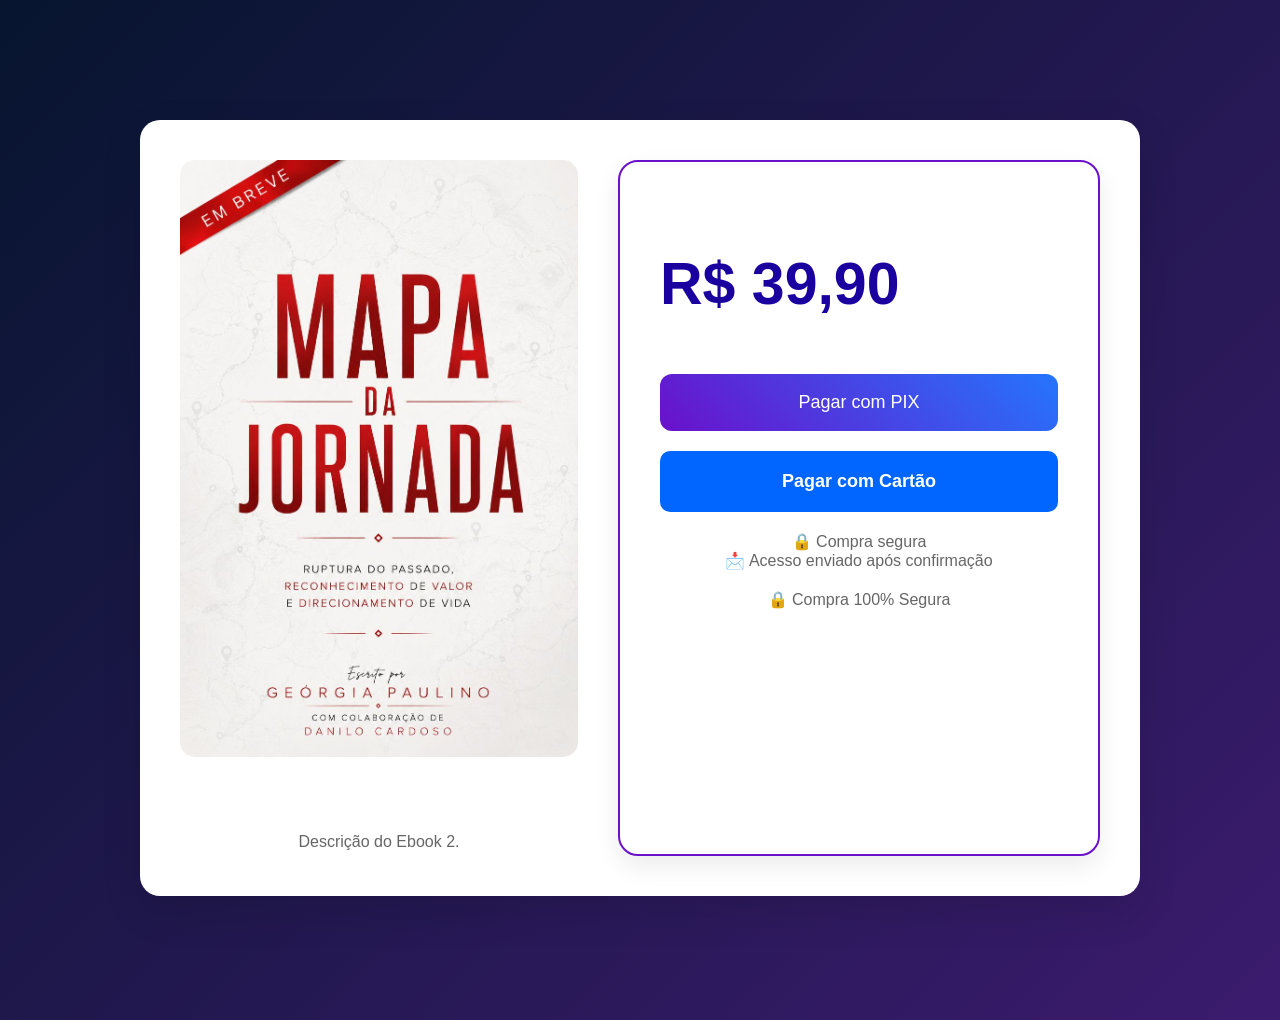
==== pagamento-ebook2.html @ 13e72faa "Primeira versão do site" ====
<!DOCTYPE html>
<html lang="pt-BR">

<head>

<meta charset="UTF-8">
<meta name="viewport" content="width=device-width, initial-scale=1.0">

<title>Pagamento - Ebook 2</title>

<link rel="stylesheet" href="style.css">
   

</head>

<body>

<div class="checkout">

<div class="produto">

<img src="ebook2.png">

<h1>NOME DO EBOOK 2</h1>

<p>
Descrição do Ebook 2.
</p>

</div>

<div class="pagamento-box">

<h2>Finalizar Compra</h2>

<div class="preco">
R$ 39,90
</div>

<p>
Receba o acesso imediatamente após a confirmação do pagamento.
</p>


        <button class="pix">
            Pagar com PIX
        </button>


        <button class="cartao">
            Pagar com Cartão
        </button>


        <div class="seguranca">

            🔒 Compra segura<br>
            📩 Acesso enviado após confirmação
</button>
</a>

<div class="seguranca">

🔒 Compra 100% Segura

</div>

</div>

</div>
    <script src="js/pagamento.js"></script>
</body>

</html>
---- style.css ----
*{
    margin:0;
    padding:0;
    box-sizing:border-box;
    font-family:'Poppins',sans-serif;
}

html{
    scroll-behavior:smooth;
}

body{

    background:#f7f8fc;
    color:#222;
    overflow-x:hidden;

}

/*======================
HEADER
=======================*/

header{

    width:100%;
    position:fixed;
    top:0;
    left:0;

    display:flex;
    justify-content:space-between;
    align-items:center;

    padding:20px 8%;

    background:rgba(255,255,255,.90);

    backdrop-filter:blur(15px);

    box-shadow:0 8px 25px rgba(0,0,0,.08);

    z-index:999;

}

.logo h2{

    font-size:32px;

    color:#6A11CB;

    font-weight:700;

}

nav ul{

    display:flex;

    list-style:none;

}

nav ul li{

    margin-left:35px;

}

nav ul li a{

    text-decoration:none;

    color:#444;

    font-weight:500;

    transition:.3s;

}

nav ul li a:hover{

    color:#6A11CB;

}

.menu-icons{

    display:flex;

    gap:25px;

    font-size:22px;

}

.menu-icons i{

    cursor:pointer;

    transition:.3s;

}

.menu-icons i:hover{

    color:#6A11CB;

    transform:scale(1.2);

}

/*======================
HERO
=======================*/

.hero{

    min-height:100vh;

    display:flex;

    justify-content:space-between;

    align-items:center;

    padding:160px 8% 80px;

}

.hero-text{

    width:50%;

}

.hero-text span{

    background:#ece3ff;

    color:#6A11CB;

    padding:8px 20px;

    border-radius:40px;

    font-weight:600;

}

.hero-text h1{

    font-size:58px;

    margin-top:25px;

    line-height:72px;

}

.hero-text p{

    margin-top:25px;

    font-size:20px;

    color:#666;

    line-height:34px;

}

.buttons{

    margin-top:40px;

    display:flex;

    gap:20px;

}

.btn-primary{

    text-decoration:none;

    padding:18px 40px;

    background:linear-gradient(45deg,#6A11CB,#2575FC);

    color:white;

    border-radius:60px;

    transition:.4s;

    font-weight:600;

}

.btn-primary:hover{

    transform:translateY(-6px);

    box-shadow:0 20px 35px rgba(38,100,255,.30);

}

  .btn-secondary{

    text-decoration:none;
    padding:18px 40px;
    border-radius:60px;
    border:2px solid #6A11CB;
    color:#6A11CB;
    transition:.4s;
    font-weight:600;
}

 .btn-secondary:hover{

    background:#6A11CB;

    color:white;

}

.hero-image{

    width:45%;

    display:flex;

    justify-content:center;

}

.hero-image img{

    width:100%;

    max-width:550px;

    animation:flutuar 4s infinite ease-in-out;

}

/*======================
ANIMAÇÃO
=======================*/

@keyframes flutuar{

0%{

transform:translateY(0px);

}

50%{

transform:translateY(-18px);

}

100%{

transform:translateY(0px);

}

}

/*======================
BENEFÍCIOS
=======================*/

.beneficios .box{

    padding:90px 8%;

    display:grid;

    grid-template-columns:repeat(auto-fit,minmax(280px,1fr));

    gap:30px;

}

.box{

    background:white;

    border-radius:20px;

    padding:40px;

    text-align:center;

    transition:.4s;

    box-shadow:0 10px 30px rgba(0,0,0,.06);

}

.box:hover{

    transform:translateY(-12px);

    box-shadow:0 20px 40px rgba(0,0,0,.12);

}

.box i{

    font-size:45px;

    color:#6A11CB;

}

.box h3{

    margin:20px 0;

}

.box p{

    color:#666;

    line-height:28px;

}/*==========================
 EBOOKS
==========================*/

.ebooks{

    padding:100px 8%;
    background:#ffffff;

}

.ebooks h2{

    text-align:center;
    font-size:42px;
    margin-bottom:60px;
    color:#222;

}

.cards{

    display:grid;
    grid-template-columns:repeat(auto-fit,minmax(280px,1fr));
    gap:35px;

}

.card{

    background:#fff;
    border-radius:20px;
    overflow:hidden;
    box-shadow:0 15px 35px rgba(0,0,0,.08);
    transition:.4s;

}

.card:hover{

    transform:translateY(-12px);

}

.card img{

    width:100%;
    height:340px;
    object-fit:cover;

}

.card h3{

    padding:20px 20px 10px;

}

.card p{

    padding:0 20px;
    color:#666;
    line-height:28px;

}

.card span{

    display:block;
    padding:20px;
    font-size:28px;
    font-weight:bold;
    color:#6A11CB;

}

.card button{

    width:90%;
    margin:0 auto 25px;
    display:block;
    border:none;
    background:linear-gradient(45deg,#6A11CB,#2575FC);
    color:#fff;
    padding:16px;
    border-radius:12px;
    cursor:pointer;
    font-size:17px;
    animation: piscar 1s infinite;
    }
    @keyframes piscar {
        0%, 100% {
            opacity: 1;
        }
        50% {
            opacity: 0.8;
        }
    }



.card button:hover{

    transform:scale(1.04);

}

/*==========================
 PIX
==========================*/

.pix{

    display:flex;
    justify-content:space-between;
    align-items:center;
    padding:100px 8%;
    background:#eef2ff;

}

.pix-text{

    width:50%;

}

.pix-text h2{

    font-size:45px;
    margin-bottom:20px;

}

.pix-text p{

    color:#555;
    line-height:32px;
    margin-bottom:35px;

}

.pix-image{

    width:40%;
    display:flex;
    justify-content:center;

}

.pix-image img{

    width:260px;
    background:#fff;
    padding:20px;
    border-radius:20px;
    box-shadow:0 10px 30px rgba(0,0,0,.10);

}

/*==========================
 NEWSLETTER
==========================*/

.newsletter{

    padding:100px 8%;
    text-align:center;

}

.newsletter h2{

    font-size:42px;
    margin-bottom:15px;

}

.newsletter p{

    color:#666;
    margin-bottom:40px;

}

.newsletter form{

    max-width:700px;
    margin:auto;
    display:flex;
    gap:20px;

}

.newsletter input{

    flex:1;
    padding:18px;
    border:none;
    border-radius:12px;
    box-shadow:0 8px 20px rgba(0,0,0,.08);

}

.newsletter button{

    padding:18px 35px;
    border:none;
    border-radius:12px;
    background:#6A11CB;
    color:#fff;
    cursor:pointer;

}

/*==========================
 FOOTER
==========================*/

footer{

    background:#1c1c1c;
    color:#fff;
    padding:70px 8%;
    display:grid;
    grid-template-columns:repeat(auto-fit,minmax(250px,1fr));
    gap:40px;

}

footer h3{

    margin-bottom:20px;

}

footer p{

    margin:12px 0;
    color:#bbb;

}

footer i{

    font-size:34px;
    margin-right:15px;
    margin-top:15px;
    color:#fff;

}

/*==========================
 RESPONSIVO
==========================*/

@media(max-width:900px){

header{

    flex-direction:column;

}

nav ul{

    flex-wrap:wrap;
    justify-content:center;
    margin-top:20px;

}

.hero{

    flex-direction:column;
    text-align:center;

}

.hero-text{

    width:50%;

}

.hero-image{

    width:100%;
    margin-top:60px;

}

.pix{

    flex-direction:column;
    text-align:center;

}

.pix-text{

    width:100%;

}

.pix-image{

    width:100%;
    margin-top:40px;

}

.newsletter form{

    flex-direction:column;

}

.buttons{

    justify-content:center;
    
}
}

 /*==========================
PÁGINA DE PAGAMENTO
==========================*/

.checkout{
    display:flex;
    gap:40px;
    max-width:1000px;
    margin:120px auto;
    background:#fff;
    padding:40px;
    border-radius:20px;
    box-shadow:0 15px 40px rgba(0,0,0,.12);
}

.produto{
    flex:1;
    text-align:center;
    transition: 4s;
}

.produto img{
    max-width:100%;
  
    border-radius:15px;
    box-sizing: 0 10px 25px rgba(0,0,0,0.4);
    transform: scale(1.0);
}

.produto h1{
    margin:20px 0 10px;
    font-size:32px;
}

.produto p{
    color:#666;
    line-height:28px;
}

.pagamento-box{
    flex:1;
    background:#0f0f0f;
    padding:15px;
    border-radius:20px;
}

.preco{
    font-size:55px;
    color:#16a34a;
    font-weight:bold;
    margin:20px 0;
}

.pagamento-box .pix{
    width:100%;
    display:block;
    background:linear-gradient(45deg,#6A11CB,#2575FC);
    color:#fff;
    border:none;
    padding:18px;
    border-radius:12px;
    font-size:18px;
    cursor:pointer;
}

.pagamento-box .pix:hover{
    transform:scale(1.03);
}

.seguranca{
    margin-top:20px;
    text-align:center;
    color:#666;
}
.pagamento-box{
       background:#ffffff;
    border:2px solid #6A11CB;
    border-radius:20px;
    padding:40px;
    box-shadow:0 10px 25px rgba(0,0,0,.08);
}
.cartao {
    width: 100%;
    padding: 20px;
    margin-top: 20px;
    background: #0066ff;
    color: white;
    border: none;
    border-radius: 10px;
    font-size: 18px;
    font-weight: bold;
    cursor: pointer;
}

.cartao:hover {
    transform: scale(1.03);
}
.preco {
    font-size: 59px;
    font-weight: bold;
    color: #1b00a0;
    animation: piscarPreco 1s infinite;
}

@keyframes piscarPreco {
    0%, 100% {
        opacity: 1;
    }

    50% {
        opacity: 0.6;
    }
}
body {
    margin: 0;
    padding: 0;
    font-family: 'Poppins', sans-serif;
    background: linear-gradient(135deg, #07152f, #3b1b6e);
    color: white;
    min-height: 100vh;
}

.container-pagamento {
    background: white;
    color: #222;
    max-width: 450px;
    margin: 40px auto;
    padding: 30px;
    border-radius: 20px;
    box-shadow: 0 15px 40px rgba(0,0,0,0.35);
}
/* ANIMAÇÃO DOS CARDS */

.beneficios .box{
    animation: flutuar 3s ease-in-out infinite;
}

/* Card 2 começa depois */
.beneficios .box:nth-child(2){
    animation-delay: .4s;
}

/* Card 3 começa depois */
.beneficios .box:nth-child(3){
    animation-delay: .8s;
}

@keyframes flutuar{

    0%,100%{
        transform: translateY(0);
    }

    50%{
        transform: translateY(-15px);
    }
    }
 .beneficios .box{
    animation: premium 3s ease-in-out infinite;
}

.beneficios .box:nth-child(2){
    animation-delay: .4s;
}

.beneficios .box:nth-child(3){
    animation-delay: .8s;
}

@keyframes premium{

    0%,100%{
        transform: translateY(0) scale(1);
    }

    100%{
        transform: translateY(-18px) scale(1.03);
    }
    }
.walker{
    position: fixed;
    bottom: 20px;
    left: -120px;
    z-index: 9999;

    animation: caminhar 20s linear infinite;
}
}
@keyframes premium {
    0%,100%{
        transform: translateY(0) scale(1);
    }

    50%{
        transform: translateY(-18px) scale(1.03);
    }
}

.walker{
    position: fixed;
    bottom: 20px;
    left: -120px;
    z-index: 9999;
    animation: caminhar 20s linear infinite;
}

.walker img{
    width:100px;
    display:block;
}

@keyframes caminhar{
    0%{
        left:-50px;
    }

    100%{
        left:110%;
    }
}
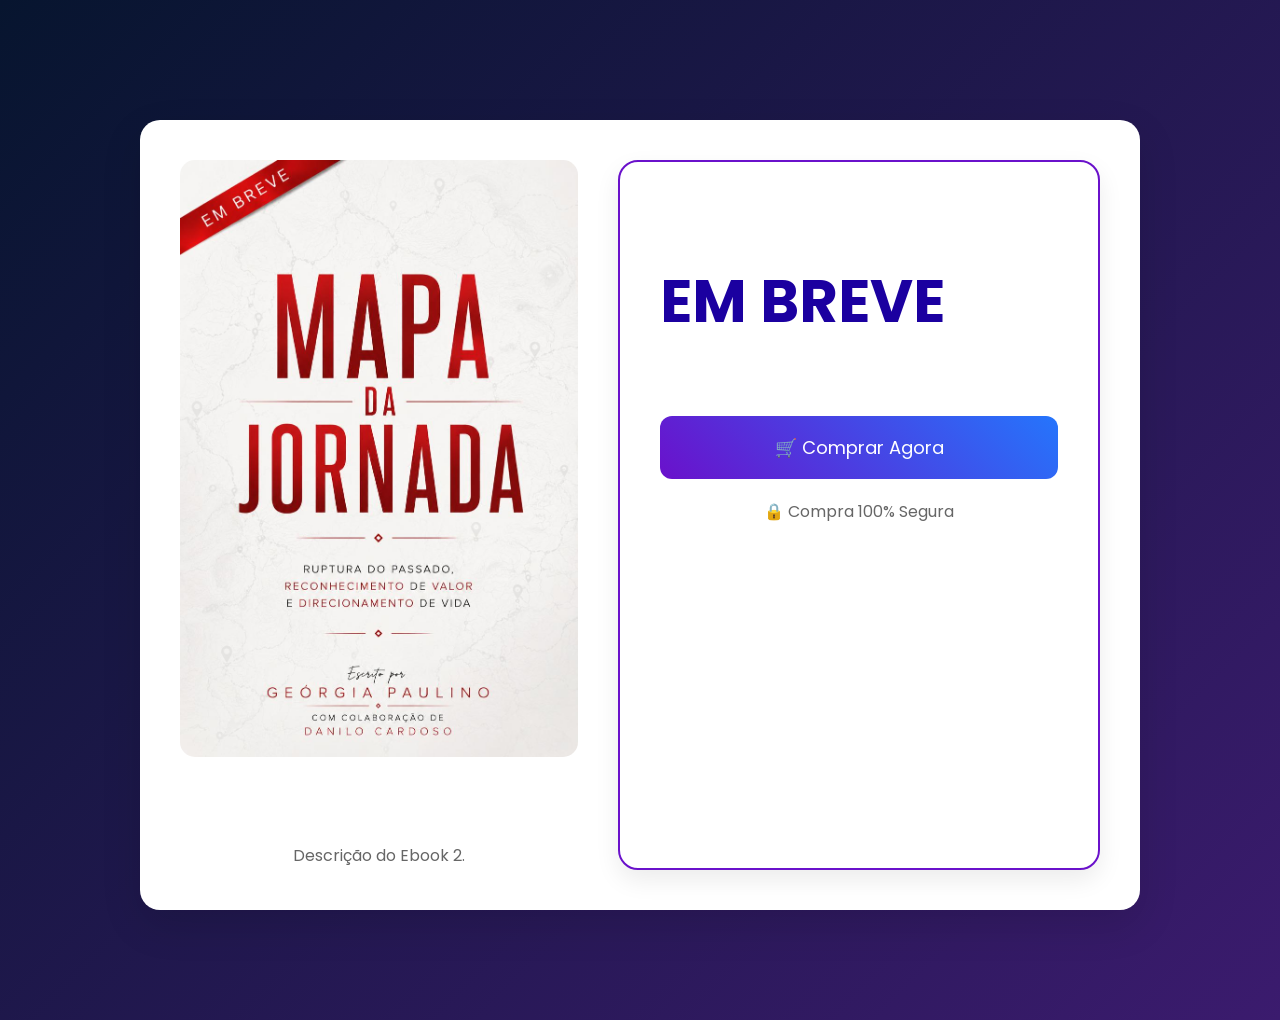
==== commit 9f19faa3: "corrigindo versao mobile" ====
--- a/pagamento-ebook2.html
+++ b/pagamento-ebook2.html
@@ -33,9 +33,7 @@
 
 <h2>Finalizar Compra</h2>
 
-<div class="preco">
-R$ 39,90
-</div>
+<div class="preco"> EM BREVE </div>
 
 <p>
 Receba o acesso imediatamente após a confirmação do pagamento.
@@ -43,19 +41,12 @@
 
 
         <button class="pix">
-            Pagar com PIX
+          🛒 Comprar Agora
         </button>
-
-
-        <button class="cartao">
-            Pagar com Cartão
-        </button>
-
 
         <div class="seguranca">
 
-            🔒 Compra segura<br>
-            📩 Acesso enviado após confirmação
+            
 </button>
 </a>
 
--- a/style.css
+++ b/style.css
@@ -1,4 +1,11 @@
-
+@import url('https://fonts.googleapis.com/css2?family=Poppins:wght@400;500;600;700&display=swap');
+
+
+body{
+
+font-family:'Poppins',sans-serif;
+
+}
 *{
     margin:0;
     padding:0;
@@ -279,6 +286,9 @@
 =======================*/
 
 .beneficios .box{
+    background:
+radial-gradient(circle at top,#3949ff,#11152d);
+
 
     padding:90px 8%;
 
@@ -846,7 +856,8 @@
 
     animation: caminhar 20s linear infinite;
 }
-}
+
+
 @keyframes premium {
     0%,100%{
         transform: translateY(0) scale(1);
@@ -878,6 +889,93 @@
     100%{
         left:110%;
     }
-}
-
-
+    }
+    /* Ajuste para celulares */
+@media (max-width: 768px){
+
+    body{
+        overflow-x: hidden;
+    }
+
+    header{
+        padding: 15px 5%;
+    }
+
+    .hero{
+        flex-direction: column;
+        text-align: center;
+        padding: 100px 20px 40px;
+    }
+
+    .hero img{
+        width: 90%;
+        max-width: 350px;
+    }
+
+    .hero h1{
+        font-size: 32px;
+    }
+
+    .hero p{
+        font-size: 16px;
+    }
+
+    .cards{
+        flex-direction: column;
+        gap: 20px;
+        padding: 20px;
+    }
+
+    .card{
+        width: 100%;
+    }
+
+@media (max-width: 768px){
+
+    .container,
+    .hero,
+    .checkout,
+    .payment-section{
+        display: flex;
+        flex-direction: column;
+        align-items: center;
+        width: 100%;
+    }
+
+
+    img{
+        max-width: 90%;
+        height: auto;
+    }
+
+
+    .card,
+    .box,
+    .payment-box{
+        width: 90% !important;
+        max-width: 400px;
+        margin: 20px auto;
+    }
+
+
+    h1{
+        font-size: 30px;
+        text-align: center;
+    }
+
+
+    p{
+        text-align: center;
+        font-size: 16px;
+    }
+
+
+    button{
+        width: 90%;
+    }
+
+}
+
+}
+
+
